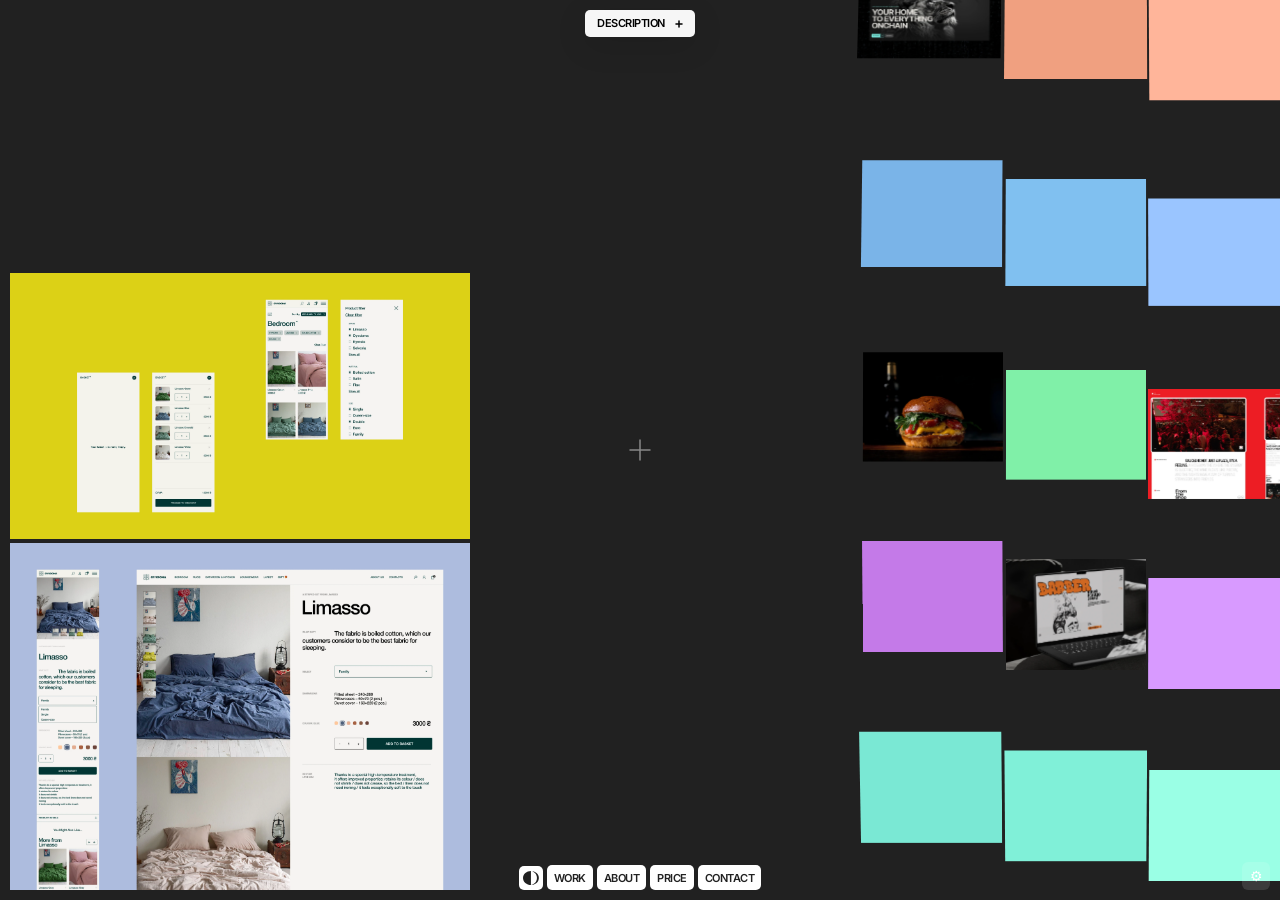
==== index.html @ 985f41ea "Admin panel overhaul + click-to-zoom + UI fixes Admin panel: - Auto-select active case on open - Thu" ====
<!DOCTYPE html>
<html lang="en">
<head>
  <meta charset="UTF-8">
  <meta name="viewport" content="width=device-width, initial-scale=1.0">
  <title>Portfolio</title>
  <link rel="preconnect" href="https://fonts.googleapis.com">
  <link rel="preconnect" href="https://fonts.gstatic.com" crossorigin>
  <link href="https://fonts.googleapis.com/css2?family=Inter:ital,opsz,wght@0,14..32,100..900&display=swap" rel="stylesheet">
  <link rel="stylesheet" href="assets/css/portfolio.css">
</head>
<body>

<div class="portfolio">

  <!-- ─── LEFT PANEL (JS populates) ───────────── -->
  <div class="portfolio-left-clip">
    <div class="portfolio-left" id="portfolio-left"></div>
  </div>

  <!-- ─── DESCRIPTION BUTTON (top center) ────── -->
  <div class="portfolio-desc-wrap" data-desc-status="not-active">
    <div class="portfolio-desc-nav">
      <div class="portfolio-desc-nav__bg"></div>
      <button class="portfolio-desc-btn" id="desc-btn">
        DESCRIPTION
        <svg class="desc-icon" viewBox="0 0 8 8" fill="none" xmlns="http://www.w3.org/2000/svg">
          <path d="M4 1V7M1 4H7" stroke="black" stroke-width="1.5" stroke-linecap="round"/>
        </svg>
      </button>
      <div class="portfolio-desc-nav__group" id="desc-panel">
        <p class="portfolio-desc-project" id="desc-title"></p>
        <p class="portfolio-desc-text" id="desc-text"></p>
      </div>
    </div>
  </div>

  <!-- ─── THUMBNAIL COLUMNS (JS populates) ────── -->
  <div id="col-3d-scene">
    <div class="portfolio-thumbs col-1" id="col-0"></div>
    <div class="portfolio-thumbs col-2" id="col-1"></div>
    <div class="portfolio-thumbs col-3" id="col-2"></div>
  </div>

  <!-- ─── CENTER CROSSHAIR ─────────────────────── -->
  <div class="portfolio-crosshair" aria-hidden="true">
    <svg viewBox="0 0 24 24" fill="none" xmlns="http://www.w3.org/2000/svg">
      <path d="M12 2V22M2 12H22" stroke="currentColor" stroke-width="1.5" stroke-linecap="round"/>
    </svg>
  </div>

  <!-- ─── BOTTOM NAVIGATION ─────────────────────── -->
  <nav class="portfolio-nav">
    <button class="portfolio-nav-toggle" aria-label="Toggle theme">
      <svg viewBox="0 0 170 150" fill="none" xmlns="http://www.w3.org/2000/svg">
        <path d="M85 0C96.1624 0 107.215 1.93993 117.528 5.70903C127.841 9.47813 137.211 15.0026 145.104 21.967C152.997 28.9314 159.258 37.1993 163.53 46.2987C167.801 55.3982 170 65.1509 170 75C170 84.8491 167.801 94.6018 163.53 103.701C159.258 112.801 152.997 121.069 145.104 128.033C137.211 134.997 127.841 140.522 117.528 144.291C107.215 148.06 96.1624 150 85 150C171.419 137.341 171.419 12.659 85 0Z" fill="currentColor"/>
        <path d="M85 0C73.8377 0 62.7846 1.93993 52.4719 5.70903C42.1592 9.47813 32.7889 15.0026 24.8959 21.967C17.0029 28.9314 10.7419 37.1993 6.47025 46.2987C2.1986 55.3982 -4.87922e-07 65.1509 0 75C4.87922e-07 84.8491 2.19859 94.6018 6.47025 103.701C10.7419 112.801 17.003 121.069 24.8959 128.033C32.7889 134.997 42.1592 140.522 52.4719 144.291C62.7846 148.06 73.8376 150 85 150L85 0Z" fill="currentColor"/>
      </svg>
    </button>
    <button class="portfolio-nav-btn">WORK</button>
    <button class="portfolio-nav-btn">ABOUT</button>
    <button class="portfolio-nav-btn">PRICE</button>
    <button class="portfolio-nav-btn">CONTACT</button>
  </nav>

</div>

<script src="assets/js/vendor/gsap.min.js"></script>
<script src="assets/js/vendor/three.min.js"></script>
<script src="assets/js/portfolio-data.js"></script>
<script src="assets/js/portfolio-admin.js"></script>
<script src="assets/js/portfolio.js"></script>
<script src="assets/js/portfolio-debug.js"></script>
<script src="assets/js/portfolio-left-debug.js"></script>
<script src="assets/js/portfolio-zoom.js"></script>

<!-- Click-to-zoom lightbox overlay -->
<div data-click-zoom-lightbox class="click-zoom__lightbox"></div>

</body>
</html>
---- assets/css/portfolio.css ----
/* ─── PORTFOLIO PAGE ─────────────────────────────── */

*, *::before, *::after { box-sizing: border-box; margin: 0; padding: 0; }

html, body {
  width: 100%; height: 100%;
  overflow: hidden;
  background: #212121;
  font-family: 'Inter', sans-serif;
}

.portfolio {
  position: relative;
  width: 100vw;
  height: 100vh;
  background: #212121;
  overflow: hidden;
}

/* ─── LEFT PANEL ─────────────────────────────────── */

.portfolio-left-clip {
  position: absolute;
  top: 10px;
  left: 10px;
  width: 460px;
  bottom: 10px;
  overflow: hidden;
  pointer-events: none;
}

.portfolio-left {
  width: 100%;
  display: flex;
  flex-direction: column;
  gap: 4px;
  will-change: transform;
  pointer-events: auto;
}

.portfolio-left-img {
  width: 100%;
  flex-shrink: 0;
  display: block;
  cursor: pointer;
  transition: opacity 0.3s ease;
  will-change: transform;
  -webkit-backface-visibility: hidden;
  backface-visibility: hidden;
}

/* Disable hover transition while scrolling to prevent flicker */
.portfolio-left.is-scrolling .portfolio-left-img {
  transition: none;
  pointer-events: none;
}

/* <img> items — natural proportions, no crop */
img.portfolio-left-img {
  height: auto;
}

/* Color placeholder — fixed ratio */
.portfolio-left-img.is-color {
  aspect-ratio: 2880 / 1800;
}

.portfolio-left-img:hover { opacity: 0.85; }

/* Zoom-in cursor on clickable left panel items */
img.portfolio-left-img,
.portfolio-left-img.is-video {
  cursor: zoom-in;
}

.portfolio-left-img.is-video {
  position: relative;
  height: 0;
  overflow: hidden;
}

/* ─── DESCRIPTION BUTTON (top center) ────────────── */

.portfolio-desc-wrap {
  position: absolute;
  top: 10px;
  left: 50%;
  transform: translateX(-50%);
  z-index: 10;
  pointer-events: none;
}

.portfolio-desc-nav {
  position: relative;
  display: flex;
  flex-direction: column;
  align-items: center;
}

/* Expanding background — starts as button pill, grows to full panel */
.portfolio-desc-nav__bg {
  position: absolute;
  top: 0;
  left: 50%;
  transform: translateX(-50%);
  width: 110px;
  height: 27px;
  border-radius: 5px;
  background: rgba(255, 255, 255, 0.96);
  box-shadow: 0 8px 32px rgba(0, 0, 0, 0.12);
  will-change: width, height, border-radius;
}

/* Button above the bg */
.portfolio-desc-btn {
  display: flex;
  align-items: center;
  gap: 10px;
  background: transparent;
  border: none;
  border-radius: 5px;
  padding: 8px 7px;
  cursor: pointer;
  font-family: 'Inter', sans-serif;
  font-size: 11px;
  font-weight: 600;
  letter-spacing: -0.5px;
  text-transform: uppercase;
  color: #000;
  white-space: nowrap;
  line-height: 1;
  position: relative;
  z-index: 1;
  pointer-events: auto;
}

.portfolio-desc-btn svg { width: 8px; height: 8px; flex-shrink: 0; }

.desc-icon {
  transition: transform 0.35s cubic-bezier(0.25, 0.46, 0.45, 0.94);
}

[data-desc-status="active"] .desc-icon {
  transform: rotate(45deg);
}

/* Content group — GSAP handles show/hide animation */
.portfolio-desc-nav__group {
  width: 260px;
  padding: 4px 16px 16px;
  position: relative;
  z-index: 1;
  visibility: hidden;
  opacity: 0;
  transform: scale(0.15) rotate(0.001deg);
  transform-origin: 50% 0;
  will-change: transform, opacity;
  box-sizing: border-box;
}

.portfolio-desc-project {
  font-size: 10px;
  font-weight: 700;
  letter-spacing: 0.8px;
  text-transform: uppercase;
  color: #aaa;
  margin-bottom: 7px;
}

.portfolio-desc-text {
  font-size: 12px;
  line-height: 1.65;
  color: #212121;
}

.portfolio-desc-text p { margin: 0; }
.portfolio-desc-text p + p { margin-top: 0.85em; }

/* ─── 3D SCENE WRAPPER ───────────────────────────── */

#col-3d-scene {
  position: absolute;
  top: 0; left: 0; right: 0; bottom: 0;
  perspective: 1450px;
  perspective-origin: 85% 92%;
  pointer-events: none;
  overflow: visible;
}

/* ─── THUMBNAIL COLUMNS (right side) ─────────────── */

.portfolio-thumbs {
  position: absolute;
  width: 140px;
  display: flex;
  flex-direction: column;
  gap: 80px;
  align-items: center;
  padding: 0;
  transform-style: preserve-3d;
  pointer-events: auto;
}

.portfolio-thumbs.col-1 { left: calc(66.6667% + 10px); top: -27px; }
.portfolio-thumbs.col-2 { left: calc(77.7778% + 10px); top: -9px; }
.portfolio-thumbs.col-3 { left: calc(88.8889% + 10px); top: 10px; }

.portfolio-thumb {
  width: 100%;
  aspect-ratio: 808 / 632;
  flex-shrink: 0;
  cursor: pointer;
  display: block;
  background-size: cover;
  background-position: center;
  background-repeat: no-repeat;
  transform-origin: center center;
  scale: 1;
  border-radius: 0px;
  transition: scale 340ms cubic-bezier(0.25, 0.46, 0.45, 0.94),
              border-radius 340ms cubic-bezier(0.25, 0.46, 0.45, 0.94),
              opacity 0.3s ease;
}

.portfolio-thumbs.is-scrolling .portfolio-thumb {
  scale: 0.714;
  border-radius: 10px;
}

.portfolio-thumb:hover { opacity: 0.75; }

/* ─── CROSSHAIR (center) ──────────────────────────── */

.portfolio-crosshair {
  position: absolute;
  top: 50%;
  left: 50%;
  transform: translate(-50%, -50%);
  width: 24px;
  height: 24px;
  pointer-events: none;
  color: #888;
}

.portfolio-crosshair svg {
  width: 100%;
  height: 100%;
  transform-origin: center center;
  will-change: transform;
}

/* ─── BOTTOM NAVIGATION ───────────────────────────── */

.portfolio-nav {
  position: absolute;
  bottom: 0;
  left: 50%;
  transform: translateX(-50%);
  display: flex;
  width: 270px;
  padding: 10px;
  justify-content: center;
  align-items: center;
  gap: 4px;
  z-index: 10;
}

/* OD logo toggle — 24×24px pill, SVG 15.867×14px */
.portfolio-nav-toggle {
  width: 24px;
  height: 24px;
  background: #fff;
  border: none;
  border-radius: 5px;
  padding: 0;
  cursor: pointer;
  flex-shrink: 0;
  display: flex;
  flex-direction: column;
  align-items: center;
  justify-content: center;
  color: #212121;
}

.portfolio-nav-toggle svg {
  width: 15.867px;
  height: 14px;
  display: block;
  fill: #212121;
}

.portfolio-nav-btn {
  display: flex;
  justify-content: center;
  align-items: center;
  gap: 10px;
  background: #fff;
  border: none;
  border-radius: 5px;
  padding: 5.5px 7px;
  cursor: pointer;
  font-family: 'Inter', sans-serif;
  font-size: 11px;
  font-style: normal;
  font-weight: 600;
  line-height: normal;
  letter-spacing: -0.5px;
  text-transform: uppercase;
  color: #212121;
  white-space: nowrap;
  flex-shrink: 0;
}

/* ─── CLICK TO ZOOM LIGHTBOX ──────────────────────── */
.click-zoom__lightbox {
  display: none;
  position: fixed;
  inset: 0;
  z-index: 99999;
  justify-content: center;
  align-items: center;
  padding: 5vmin;
  background-color: rgba(0, 0, 0, 0.88);
}

.click-zoom__lightbox > * {
  /* clicks fall through to the lightbox (which closes it) */
  pointer-events: none;
  flex-shrink: 0;
}
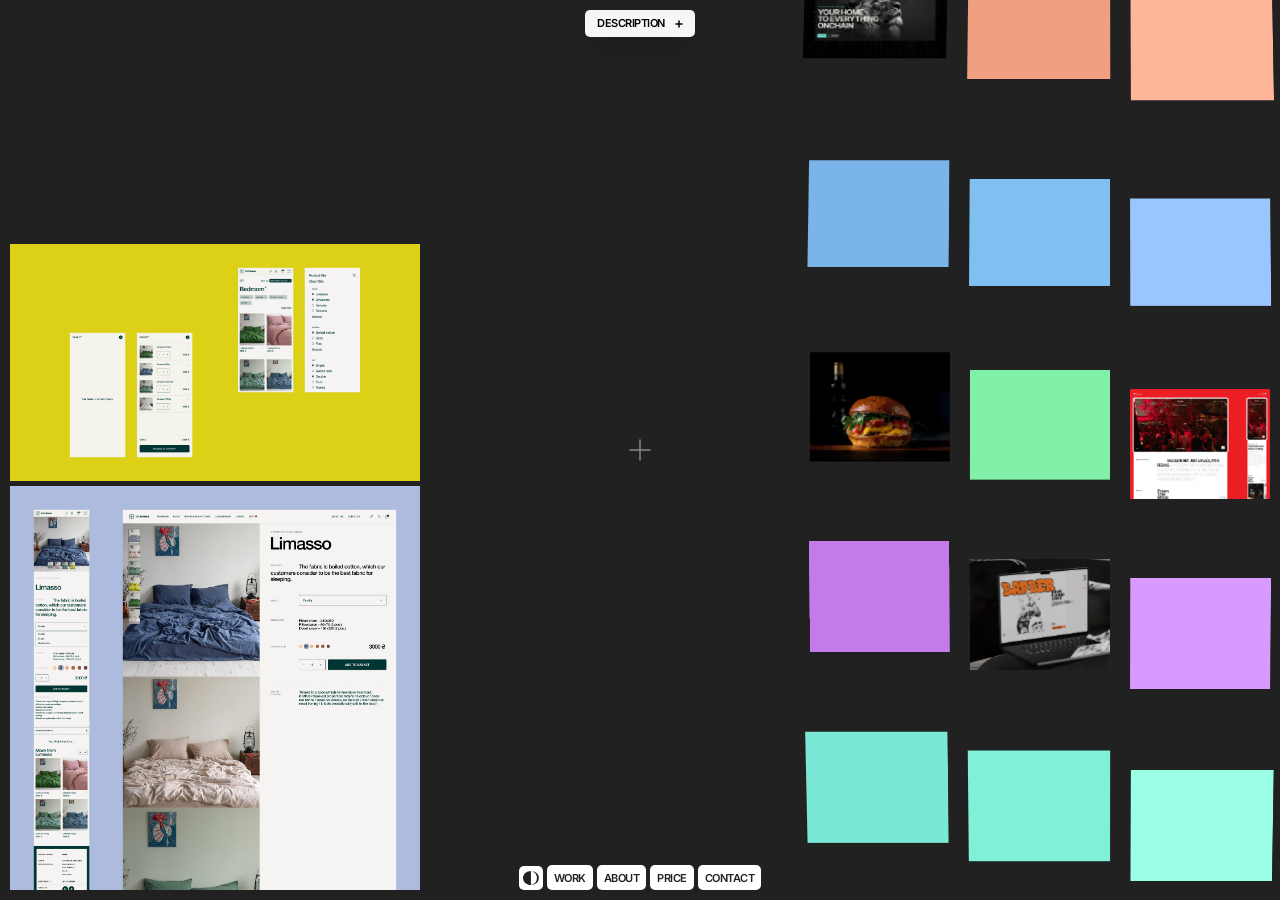
==== commit ae84f938: "Mobile layout, responsive breakpoints, dynamic column count - Mobile overlay: tap thumbnail → case s" ====
--- a/index.html
+++ b/index.html
@@ -14,7 +14,15 @@
 <div class="portfolio">
 
   <!-- ─── LEFT PANEL (JS populates) ───────────── -->
-  <div class="portfolio-left-clip">
+  <div class="portfolio-left-clip" id="portfolio-left-clip">
+    <div class="mobile-case-bar" id="mobile-case-bar">
+      <button class="mobile-back-btn" id="mobile-back" aria-label="Back">
+        <svg viewBox="0 0 24 24" fill="none" xmlns="http://www.w3.org/2000/svg">
+          <path d="M20 12H4M4 12L10 6M4 12L10 18" stroke="currentColor" stroke-width="1.5" stroke-linecap="round" stroke-linejoin="round"/>
+        </svg>
+      </button>
+      <span class="mobile-case-name" id="mobile-case-name"></span>
+    </div>
     <div class="portfolio-left" id="portfolio-left"></div>
   </div>
 
--- a/assets/css/portfolio.css
+++ b/assets/css/portfolio.css
@@ -23,7 +23,7 @@
   position: absolute;
   top: 10px;
   left: 10px;
-  width: 460px;
+  width: clamp(280px, 32vw, 460px);
   bottom: 10px;
   overflow: hidden;
   pointer-events: none;
@@ -201,9 +201,10 @@
   pointer-events: auto;
 }
 
-.portfolio-thumbs.col-1 { left: calc(66.6667% + 10px); top: -27px; }
-.portfolio-thumbs.col-2 { left: calc(77.7778% + 10px); top: -9px; }
-.portfolio-thumbs.col-3 { left: calc(88.8889% + 10px); top: 10px; }
+/* Anchored from right — fixed gutter, no overlap at any VW */
+.portfolio-thumbs.col-1 { right: 330px; top: -27px; }
+.portfolio-thumbs.col-2 { right: 170px; top: -9px;  }
+.portfolio-thumbs.col-3 { right:  10px; top:  10px; }
 
 .portfolio-thumb {
   width: 100%;
@@ -328,3 +329,198 @@
   pointer-events: none;
   flex-shrink: 0;
 }
+
+/* ─── MOBILE CASE BAR (hidden on desktop) ────────── */
+.mobile-case-bar { display: none; }
+.mobile-back-btn { display: none; }
+.mobile-case-name { display: none; }
+
+/* ─── MOBILE (≤ 599px) ───────────────────────────── */
+@media (max-width: 599px) {
+
+  /* Nav moves to top */
+  .portfolio-nav {
+    position: fixed;
+    bottom: auto;
+    top: 0;
+    left: 0;
+    right: 0;
+    width: 100%;
+    transform: none;
+    justify-content: flex-start;
+    padding: 7px 8px;
+    gap: 3px;
+    z-index: 50;
+    background: rgba(33, 33, 33, 0.96);
+    backdrop-filter: blur(12px);
+    -webkit-backdrop-filter: blur(12px);
+  }
+
+  /* Make nav buttons slightly smaller on mobile */
+  .portfolio-nav-btn {
+    font-size: 10px;
+    padding: 5px 6px;
+    border-radius: 4px;
+  }
+
+  .portfolio-nav-toggle {
+    width: 22px;
+    height: 22px;
+    border-radius: 4px;
+  }
+
+  /* Thumbnail columns — 2 columns, spread across full viewport width */
+  /* col-1 (leftmost desktop column) is hidden on mobile */
+  .portfolio-thumbs.col-1 { display: none; }
+
+  /* 4px outer margins, 4px gutter: width = (100vw - 12px) / 2 */
+  .portfolio-thumbs {
+    width: calc((100vw - 12px) / 2);
+    gap: 12px;
+  }
+  .portfolio-thumbs.col-2 { left: 4px;                                right: auto; top: calc(38px - 9px);  }
+  .portfolio-thumbs.col-3 { left: calc((100vw - 12px) / 2 + 8px);    right: auto; top: calc(38px + 10px); }
+
+  /* Prevent scene-level JS tilt on mobile (cursor-driven), keep perspective for cylinder depth */
+  #col-3d-scene {
+    perspective-origin: 50% 50% !important; /* centered for mobile layout */
+    transform: none !important;
+  }
+
+  .portfolio-thumb {
+    border-radius: 4px;
+  }
+
+  /* Shrink effect on mobile — same feel as desktop */
+  .portfolio-thumbs.is-scrolling .portfolio-thumb {
+    scale: 0.714;
+    border-radius: 10px;
+  }
+
+  /* Hide crosshair on mobile */
+  .portfolio-crosshair { display: none; }
+
+  /* Description — hidden until a case is open, then fixed at bottom */
+  .portfolio-desc-wrap {
+    display: none;
+    position: fixed;
+    top: auto;
+    bottom: 16px;
+    left: 50%;
+    transform: translateX(-50%);
+    z-index: 200;
+    pointer-events: none;
+  }
+  .portfolio-desc-wrap.mobile-desc-on {
+    display: block;
+    pointer-events: auto;
+  }
+  /* Flip order: button at bottom, content panel above */
+  .portfolio-desc-nav {
+    flex-direction: column-reverse;
+    align-items: center;
+  }
+  /* Bg anchors to button (bottom of the reversed container) and grows upward */
+  .portfolio-desc-nav__bg {
+    top: auto;
+    bottom: 0;
+  }
+  /* Content panel expands from its bottom edge (toward the top of the screen) */
+  .portfolio-desc-nav__group {
+    transform-origin: 50% 100%;
+    width: min(280px, 90vw);
+  }
+
+  /* Safety guard: if mobile-open is absent (e.g. DevTools resize without reload),
+     keep the panel invisible regardless of GSAP transform state */
+  .portfolio-left-clip:not(.mobile-open) {
+    visibility: hidden !important;
+  }
+  .portfolio-left-clip.mobile-open {
+    visibility: visible;
+  }
+
+  /* Left panel — off-screen by default, slides in as overlay */
+  .portfolio-left-clip {
+    position: fixed;
+    top: 0;
+    left: 0;
+    right: 0;
+    bottom: 0;
+    width: 100%;
+    overflow-y: auto;
+    overflow-x: hidden;
+    -webkit-overflow-scrolling: touch;
+    z-index: 100;
+    background: #212121;
+    /* GSAP controls transform — initial state set by JS */
+    pointer-events: none;
+  }
+
+  .portfolio-left-clip.mobile-open {
+    pointer-events: auto;
+  }
+
+  /* Left panel content — no JS transform, natural height */
+  .portfolio-left {
+    transform: none !important;
+    width: 100%;
+    padding-top: 48px;
+    padding-bottom: 40px;
+    overflow: visible;
+  }
+
+  .portfolio-left-img {
+    width: 100%;
+    border-radius: 0;
+  }
+
+  img.portfolio-left-img {
+    width: 100%;
+    height: auto;
+  }
+
+  /* Mobile case bar — sticky header inside the scrollable clip */
+  .mobile-case-bar {
+    display: flex;
+    align-items: center;
+    gap: 10px;
+    padding: 10px 14px;
+    position: sticky;
+    top: 0;
+    z-index: 5;
+    background: #212121;
+    border-bottom: 1px solid rgba(255, 255, 255, 0.06);
+    height: 48px;
+  }
+
+  .mobile-back-btn {
+    display: flex;
+    align-items: center;
+    justify-content: center;
+    width: 32px;
+    height: 32px;
+    background: rgba(255, 255, 255, 0.08);
+    border: none;
+    border-radius: 8px;
+    color: #fff;
+    cursor: pointer;
+    flex-shrink: 0;
+    transition: background 0.15s;
+  }
+  .mobile-back-btn:active { background: rgba(255, 255, 255, 0.18); }
+  .mobile-back-btn svg { width: 18px; height: 18px; }
+
+  .mobile-case-name {
+    display: block;
+    font-family: 'Inter', sans-serif;
+    font-size: 12px;
+    font-weight: 600;
+    letter-spacing: 0.5px;
+    text-transform: uppercase;
+    color: #aaa;
+    white-space: nowrap;
+    overflow: hidden;
+    text-overflow: ellipsis;
+  }
+}
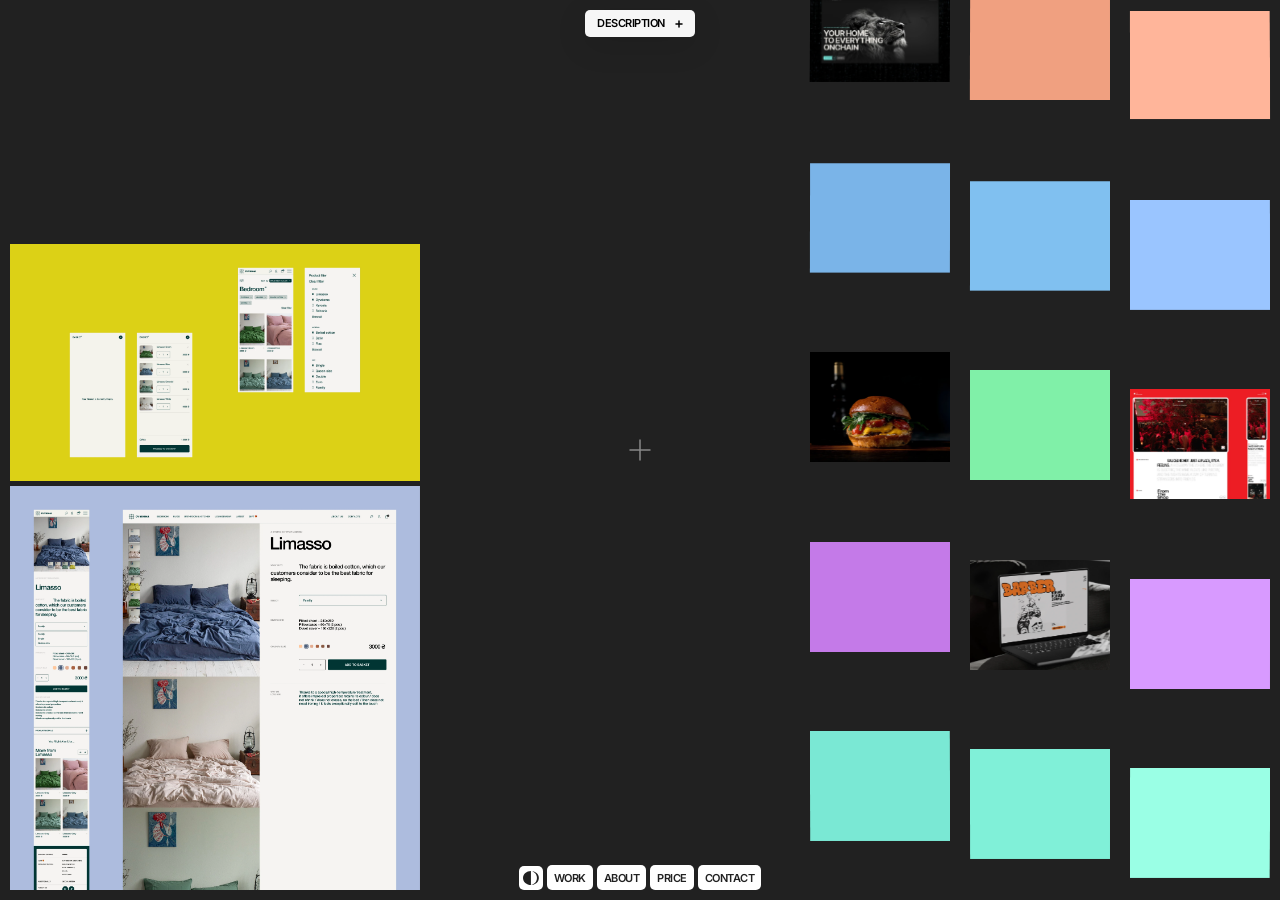
==== commit 4e8885d0: "Warp Dynamic as default + mobile flat-at-rest fix + X close button + 5 new presets - Warp Dynamic no" ====
--- a/index.html
+++ b/index.html
@@ -13,14 +13,16 @@
 
 <div class="portfolio">
 
+  <!-- ─── MOBILE CLOSE BUTTON ─────────────────── -->
+  <button class="mobile-close-btn" id="mobile-close" aria-label="Close">
+    <svg viewBox="0 0 24 24" fill="none" xmlns="http://www.w3.org/2000/svg">
+      <path d="M18 6L6 18M6 6L18 18" stroke="currentColor" stroke-width="2" stroke-linecap="round"/>
+    </svg>
+  </button>
+
   <!-- ─── LEFT PANEL (JS populates) ───────────── -->
   <div class="portfolio-left-clip" id="portfolio-left-clip">
     <div class="mobile-case-bar" id="mobile-case-bar">
-      <button class="mobile-back-btn" id="mobile-back" aria-label="Back">
-        <svg viewBox="0 0 24 24" fill="none" xmlns="http://www.w3.org/2000/svg">
-          <path d="M20 12H4M4 12L10 6M4 12L10 18" stroke="currentColor" stroke-width="1.5" stroke-linecap="round" stroke-linejoin="round"/>
-        </svg>
-      </button>
       <span class="mobile-case-name" id="mobile-case-name"></span>
     </div>
     <div class="portfolio-left" id="portfolio-left"></div>
--- a/assets/css/portfolio.css
+++ b/assets/css/portfolio.css
@@ -332,8 +332,30 @@
 
 /* ─── MOBILE CASE BAR (hidden on desktop) ────────── */
 .mobile-case-bar { display: none; }
-.mobile-back-btn { display: none; }
 .mobile-case-name { display: none; }
+
+/* Mobile close button — hidden until case opens */
+.mobile-close-btn {
+  display: none;
+  position: fixed;
+  bottom: 24px;
+  left: 16px;
+  z-index: 200;
+  width: 44px;
+  height: 44px;
+  background: rgba(255, 255, 255, 0.10);
+  backdrop-filter: blur(12px);
+  -webkit-backdrop-filter: blur(12px);
+  border: 1px solid rgba(255, 255, 255, 0.12);
+  border-radius: 14px;
+  color: #fff;
+  cursor: pointer;
+  align-items: center;
+  justify-content: center;
+  transition: background 0.15s;
+}
+.mobile-close-btn svg { width: 18px; height: 18px; }
+.mobile-close-btn:active { background: rgba(255, 255, 255, 0.22); }
 
 /* ─── MOBILE (≤ 599px) ───────────────────────────── */
 @media (max-width: 599px) {
@@ -381,10 +403,10 @@
   .portfolio-thumbs.col-2 { left: 4px;                                right: auto; top: calc(38px - 9px);  }
   .portfolio-thumbs.col-3 { left: calc((100vw - 12px) / 2 + 8px);    right: auto; top: calc(38px + 10px); }
 
-  /* Prevent scene-level JS tilt on mobile (cursor-driven), keep perspective for cylinder depth */
+  /* Mobile 3D: keep perspective for translateZ depth, drop rotateX/Y cylinder */
   #col-3d-scene {
-    perspective-origin: 50% 50% !important; /* centered for mobile layout */
-    transform: none !important;
+    perspective: 900px !important;
+    perspective-origin: 50% 50% !important;
   }
 
   .portfolio-thumb {
@@ -494,22 +516,9 @@
     height: 48px;
   }
 
-  .mobile-back-btn {
+  .mobile-close-btn.visible {
     display: flex;
-    align-items: center;
-    justify-content: center;
-    width: 32px;
-    height: 32px;
-    background: rgba(255, 255, 255, 0.08);
-    border: none;
-    border-radius: 8px;
-    color: #fff;
-    cursor: pointer;
-    flex-shrink: 0;
-    transition: background 0.15s;
-  }
-  .mobile-back-btn:active { background: rgba(255, 255, 255, 0.18); }
-  .mobile-back-btn svg { width: 18px; height: 18px; }
+  }
 
   .mobile-case-name {
     display: block;
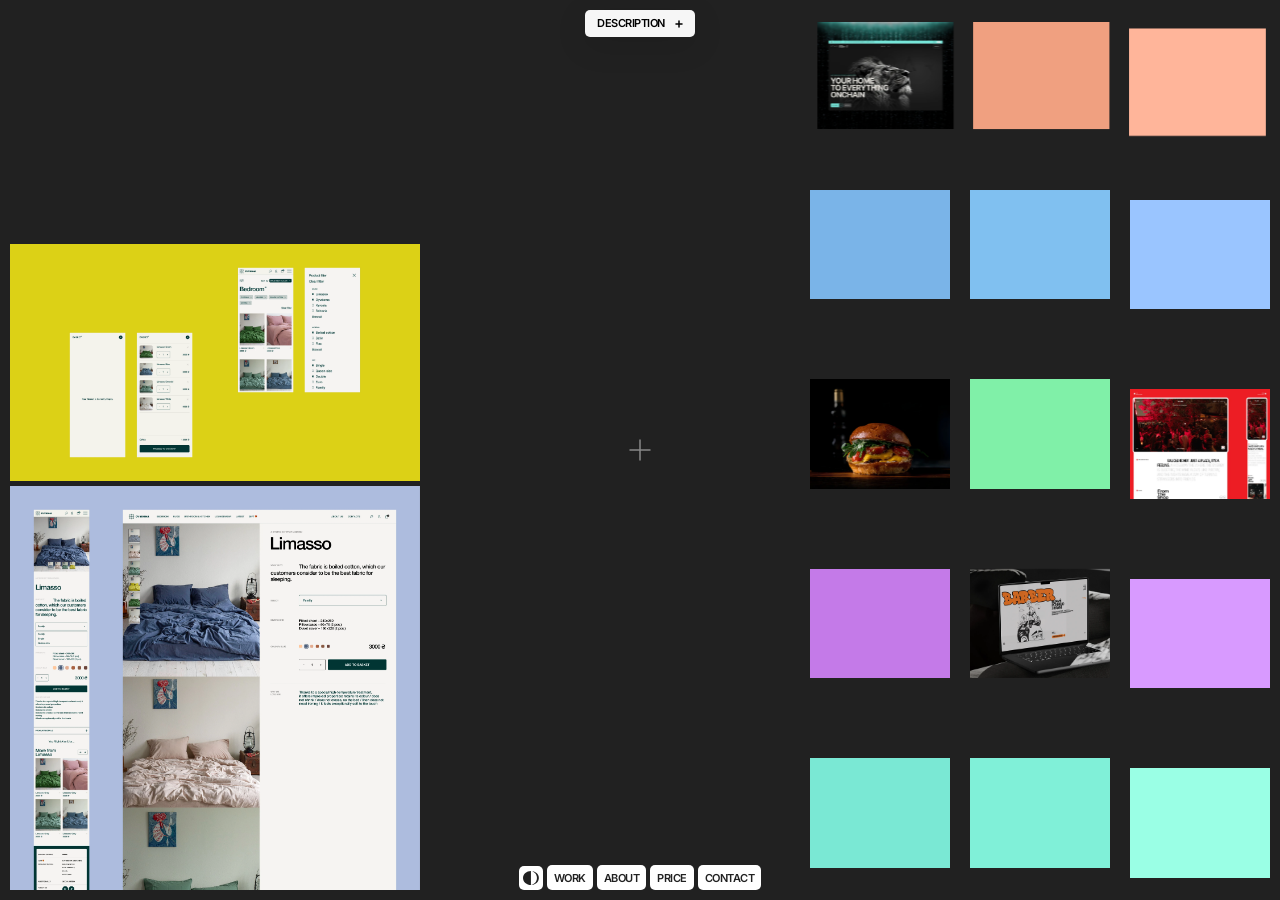
==== commit 84a53170: "Fix single-item duplication, disable scroll, add project URL/link Single item fix: passes=1 when con" ====
--- a/index.html
+++ b/index.html
@@ -41,6 +41,9 @@
       <div class="portfolio-desc-nav__group" id="desc-panel">
         <p class="portfolio-desc-project" id="desc-title"></p>
         <p class="portfolio-desc-text" id="desc-text"></p>
+        <a class="portfolio-desc-link" id="desc-link" href="#" target="_blank" rel="noopener" style="display:none">
+          Переглянути проєкт →
+        </a>
       </div>
     </div>
   </div>
--- a/assets/css/portfolio.css
+++ b/assets/css/portfolio.css
@@ -176,6 +176,20 @@
 .portfolio-desc-text p { margin: 0; }
 .portfolio-desc-text p + p { margin-top: 0.85em; }
 
+.portfolio-desc-link {
+  display: inline-block;
+  margin-top: 10px;
+  font-size: 11px;
+  font-weight: 600;
+  letter-spacing: -0.3px;
+  color: #212121;
+  text-decoration: none;
+  border-bottom: 1px solid currentColor;
+  line-height: 1;
+  padding-bottom: 1px;
+}
+.portfolio-desc-link:hover { opacity: 0.6; }
+
 /* ─── 3D SCENE WRAPPER ───────────────────────────── */
 
 #col-3d-scene {
@@ -198,12 +212,13 @@
   align-items: center;
   padding: 0;
   transform-style: preserve-3d;
-  pointer-events: auto;
-}
-
-/* Anchored from right — fixed gutter, no overlap at any VW */
-.portfolio-thumbs.col-1 { right: 330px; top: -27px; }
-.portfolio-thumbs.col-2 { right: 170px; top: -9px;  }
+  pointer-events: none;
+  will-change: transform;
+}
+
+/* Anchored from right — all columns start within .portfolio bounds (overflow:hidden clips hit areas) */
+.portfolio-thumbs.col-1 { right: 330px; top:   0px; }
+.portfolio-thumbs.col-2 { right: 170px; top:   0px; }
 .portfolio-thumbs.col-3 { right:  10px; top:  10px; }
 
 .portfolio-thumb {
@@ -211,6 +226,7 @@
   aspect-ratio: 808 / 632;
   flex-shrink: 0;
   cursor: pointer;
+  pointer-events: auto;
   display: block;
   background-size: cover;
   background-position: center;
@@ -360,6 +376,18 @@
 /* ─── MOBILE (≤ 599px) ───────────────────────────── */
 @media (max-width: 599px) {
 
+  /* Custom scroll — tell browser not to handle touches here so passive listeners work */
+  .portfolio {
+    touch-action: none;
+    overscroll-behavior: none;
+  }
+
+  /* Left clip keeps native pan-y scroll (case detail) */
+  .portfolio-left-clip {
+    touch-action: pan-y;
+    overscroll-behavior: contain;
+  }
+
   /* Nav moves to top */
   .portfolio-nav {
     position: fixed;
@@ -372,10 +400,7 @@
     justify-content: flex-start;
     padding: 7px 8px;
     gap: 3px;
-    z-index: 50;
-    background: rgba(33, 33, 33, 0.96);
-    backdrop-filter: blur(12px);
-    -webkit-backdrop-filter: blur(12px);
+    z-index: 150;
   }
 
   /* Make nav buttons slightly smaller on mobile */
@@ -395,22 +420,31 @@
   /* col-1 (leftmost desktop column) is hidden on mobile */
   .portfolio-thumbs.col-1 { display: none; }
 
-  /* 4px outer margins, 4px gutter: width = (100vw - 12px) / 2 */
+  /* 4px outer margins, 12px gutter (same as vertical gap): width = (100vw - 20px) / 2 */
   .portfolio-thumbs {
-    width: calc((100vw - 12px) / 2);
+    width: calc((100vw - 20px) / 2);
     gap: 12px;
   }
-  .portfolio-thumbs.col-2 { left: 4px;                                right: auto; top: calc(38px - 9px);  }
-  .portfolio-thumbs.col-3 { left: calc((100vw - 12px) / 2 + 8px);    right: auto; top: calc(38px + 10px); }
-
-  /* Mobile 3D: keep perspective for translateZ depth, drop rotateX/Y cylinder */
+  .portfolio-thumbs.col-2 { left: 4px;                                 right: auto; top: calc(38px - 9px);  }
+  .portfolio-thumbs.col-3 { left: calc((100vw - 20px) / 2 + 16px);    right: auto; top: calc(38px + 10px); }
+
+  /* iOS Safari fix: overflow:hidden on .portfolio flattens preserve-3d ancestors.
+     Move perspective to direct parent of transformed elements so the 3D context
+     is contained between .portfolio-thumbs and .portfolio-thumb — no intermediate
+     overflow:hidden can interfere. */
   #col-3d-scene {
-    perspective: 900px !important;
-    perspective-origin: 50% 50% !important;
+    perspective: none !important;
+    perspective-origin: unset !important;
+  }
+
+  .portfolio-thumbs {
+    perspective: 900px;
+    perspective-origin: 50% 50%;
+    transform-style: flat; /* preserve-3d not needed — perspective is on direct parent */
   }
 
   .portfolio-thumb {
-    border-radius: 4px;
+    border-radius: 0;
   }
 
   /* Shrink effect on mobile — same feel as desktop */
@@ -419,8 +453,9 @@
     border-radius: 10px;
   }
 
-  /* Hide crosshair on mobile */
-  .portfolio-crosshair { display: none; }
+  /* Crosshair visible on mobile, behind the columns */
+  .portfolio-crosshair { z-index: 1; }
+  #col-3d-scene { z-index: 2; }
 
   /* Description — hidden until a case is open, then fixed at bottom */
   .portfolio-desc-wrap {
@@ -462,7 +497,7 @@
     visibility: visible;
   }
 
-  /* Left panel — off-screen by default, slides in as overlay */
+  /* Left panel — off-screen by default, slides in full-screen (nav sits above via z-index) */
   .portfolio-left-clip {
     position: fixed;
     top: 0;
@@ -483,11 +518,10 @@
     pointer-events: auto;
   }
 
-  /* Left panel content — no JS transform, natural height */
   .portfolio-left {
     transform: none !important;
     width: 100%;
-    padding-top: 48px;
+    padding-top: 38px;
     padding-bottom: 40px;
     overflow: visible;
   }
@@ -495,25 +529,19 @@
   .portfolio-left-img {
     width: 100%;
     border-radius: 0;
-  }
-
-  img.portfolio-left-img {
+    cursor: default;
+  }
+
+  img.portfolio-left-img,
+  .portfolio-left-img.is-video {
     width: 100%;
     height: auto;
-  }
-
-  /* Mobile case bar — sticky header inside the scrollable clip */
+    cursor: default;
+  }
+
+  /* Mobile case bar — hidden, existing nav stays as header */
   .mobile-case-bar {
-    display: flex;
-    align-items: center;
-    gap: 10px;
-    padding: 10px 14px;
-    position: sticky;
-    top: 0;
-    z-index: 5;
-    background: #212121;
-    border-bottom: 1px solid rgba(255, 255, 255, 0.06);
-    height: 48px;
+    display: none;
   }
 
   .mobile-close-btn.visible {
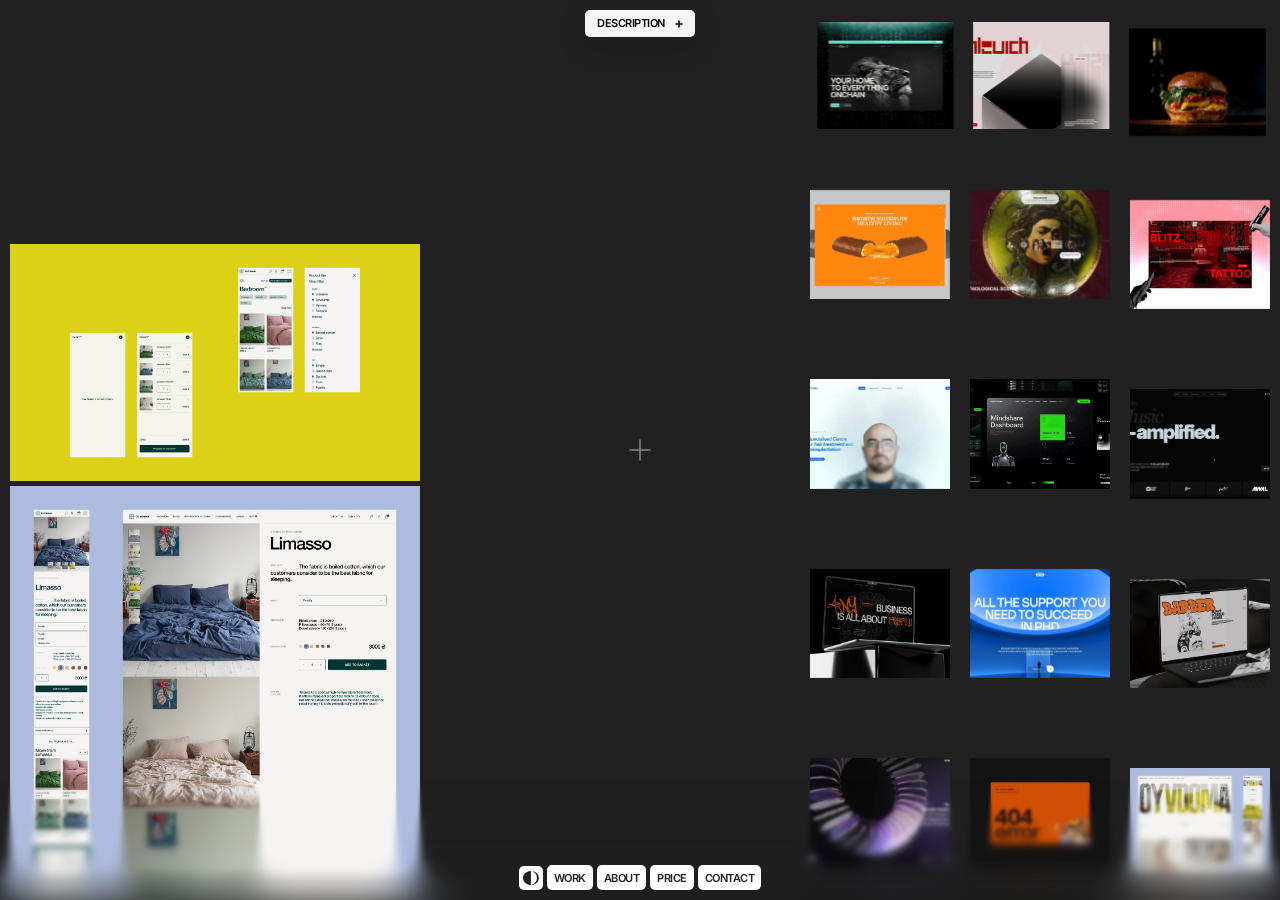
==== commit 07f76fbf: "Disable mobile warp cylinder + add progressive blur at bottom Mobile: remove per-thumb 3D transform " ====
--- a/index.html
+++ b/index.html
@@ -41,8 +41,10 @@
       <div class="portfolio-desc-nav__group" id="desc-panel">
         <p class="portfolio-desc-project" id="desc-title"></p>
         <p class="portfolio-desc-text" id="desc-text"></p>
-        <a class="portfolio-desc-link" id="desc-link" href="#" target="_blank" rel="noopener" style="display:none">
-          Переглянути проєкт →
+        <a class="portfolio-desc-link" id="desc-link" href="#" target="_blank" rel="noopener" style="display:none" aria-label="Переглянути проєкт">
+          <svg viewBox="0 0 10 10" fill="none" xmlns="http://www.w3.org/2000/svg">
+            <path d="M2.5 7.5L7.5 2.5M7.5 2.5H3.5M7.5 2.5V6.5" stroke="currentColor" stroke-width="1.25" stroke-linecap="round" stroke-linejoin="round"/>
+          </svg>
         </a>
       </div>
     </div>
@@ -60,6 +62,15 @@
     <svg viewBox="0 0 24 24" fill="none" xmlns="http://www.w3.org/2000/svg">
       <path d="M12 2V22M2 12H22" stroke="currentColor" stroke-width="1.5" stroke-linecap="round"/>
     </svg>
+  </div>
+
+  <!-- ─── PROGRESSIVE BLUR (bottom) ──────────────── -->
+  <div class="progressive-blur">
+    <div class="progressive-blur__layer is--1"></div>
+    <div class="progressive-blur__layer is--2"></div>
+    <div class="progressive-blur__layer is--3"></div>
+    <div class="progressive-blur__layer is--4"></div>
+    <div class="progressive-blur__layer is--5"></div>
   </div>
 
   <!-- ─── BOTTOM NAVIGATION ─────────────────────── -->
--- a/assets/css/portfolio.css
+++ b/assets/css/portfolio.css
@@ -156,6 +156,7 @@
   transform-origin: 50% 0;
   will-change: transform, opacity;
   box-sizing: border-box;
+  pointer-events: auto;
 }
 
 .portfolio-desc-project {
@@ -177,18 +178,25 @@
 .portfolio-desc-text p + p { margin-top: 0.85em; }
 
 .portfolio-desc-link {
-  display: inline-block;
+  display: inline-flex;
+  align-items: center;
+  justify-content: center;
   margin-top: 10px;
-  font-size: 11px;
-  font-weight: 600;
-  letter-spacing: -0.3px;
-  color: #212121;
+  width: 28px;
+  height: 28px;
+  border-radius: 50%;
+  background: #212121;
+  color: #fff;
   text-decoration: none;
-  border-bottom: 1px solid currentColor;
-  line-height: 1;
-  padding-bottom: 1px;
-}
-.portfolio-desc-link:hover { opacity: 0.6; }
+  flex-shrink: 0;
+  pointer-events: auto;
+}
+.portfolio-desc-link svg {
+  width: 10px;
+  height: 10px;
+  display: block;
+}
+.portfolio-desc-link:hover { background: #444; }
 
 /* ─── 3D SCENE WRAPPER ───────────────────────────── */
 
@@ -526,6 +534,30 @@
     overflow: visible;
   }
 
+  /* Single content item — center it vertically in the viewport */
+  .portfolio-left.single-item {
+    min-height: 100dvh;
+    display: flex;
+    flex-direction: column;
+    align-items: center;
+    justify-content: center;
+    padding-top: 60px;
+    padding-bottom: 60px;
+    gap: 0;
+  }
+
+  /* Single item fills full width, natural height — no cropping of any kind */
+  .portfolio-left.single-item .portfolio-left-img {
+    width: 100%;
+    height: auto;
+    flex-shrink: 0;
+  }
+
+  /* Video inner element: contain not cover, so video content isn't cropped */
+  .portfolio-left.single-item .portfolio-left-img.is-video video {
+    object-fit: contain !important;
+  }
+
   .portfolio-left-img {
     width: 100%;
     border-radius: 0;
@@ -561,3 +593,66 @@
     text-overflow: ellipsis;
   }
 }
+
+/* ─── PROGRESSIVE BLUR (bottom) ──────────────────── */
+
+.progressive-blur {
+  z-index: 9;
+  pointer-events: none;
+  isolation: isolate;
+  contain: paint;
+  width: 100%;
+  height: 15em;
+  transform-style: preserve-3d;
+  position: fixed;
+  bottom: 0;
+  left: 0;
+  overflow: hidden;
+  transform: translateZ(0);
+}
+
+.progressive-blur__layer {
+  width: 100%;
+  height: 100%;
+  position: absolute;
+}
+
+.progressive-blur__layer.is--1 {
+  -webkit-backdrop-filter: blur(.09375em);
+  backdrop-filter: blur(.09375em);
+  -webkit-mask: linear-gradient(#0000 50%, #000 62.5% 75%, #0000 87.5%);
+  mask: linear-gradient(#0000 50%, #000 62.5% 75%, #0000 87.5%);
+}
+
+.progressive-blur__layer.is--2 {
+  -webkit-backdrop-filter: blur(.1875em);
+  backdrop-filter: blur(.1875em);
+  -webkit-mask: linear-gradient(#0000 62.5%, #000 75% 87.5%, #0000 100%);
+  mask: linear-gradient(#0000 62.5%, #000 75% 87.5%, #0000 100%);
+}
+
+.progressive-blur__layer.is--3 {
+  -webkit-backdrop-filter: blur(.375em);
+  backdrop-filter: blur(.375em);
+  -webkit-mask: linear-gradient(#0000 75%, #000 87.5% 100%);
+  mask: linear-gradient(#0000 75%, #000 87.5% 100%);
+}
+
+.progressive-blur__layer.is--4 {
+  -webkit-backdrop-filter: blur(.75em);
+  backdrop-filter: blur(.75em);
+  -webkit-mask: linear-gradient(#0000 82%, #000 92% 100%);
+  mask: linear-gradient(#0000 82%, #000 92% 100%);
+}
+
+.progressive-blur__layer.is--5 {
+  -webkit-backdrop-filter: blur(1.5em);
+  backdrop-filter: blur(1.5em);
+  -webkit-mask: linear-gradient(#0000 88%, #000 100%);
+  mask: linear-gradient(#0000 88%, #000 100%);
+}
+
+/* Progressive blur — hide on mobile (nav is at top, blur at bottom interferes with close btn) */
+@media (max-width: 599px) {
+  .progressive-blur { display: none; }
+}
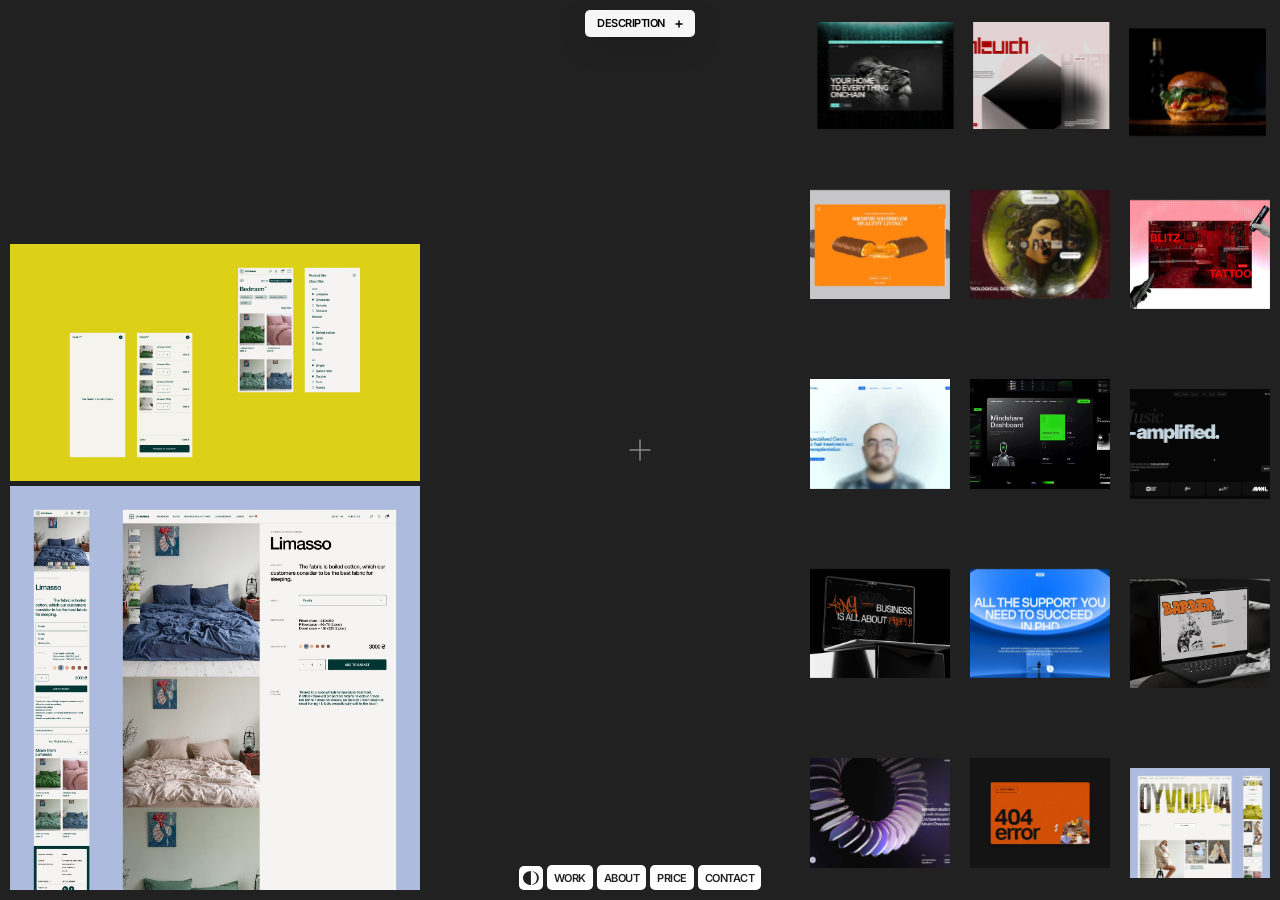
==== commit 958579df: "Remove blur, add mobile wipe transition, fix single-item full width Progressive blur removed (HTML +" ====
--- a/index.html
+++ b/index.html
@@ -64,13 +64,13 @@
     </svg>
   </div>
 
-  <!-- ─── PROGRESSIVE BLUR (bottom) ──────────────── -->
-  <div class="progressive-blur">
-    <div class="progressive-blur__layer is--1"></div>
-    <div class="progressive-blur__layer is--2"></div>
-    <div class="progressive-blur__layer is--3"></div>
-    <div class="progressive-blur__layer is--4"></div>
-    <div class="progressive-blur__layer is--5"></div>
+  <!-- ─── MOBILE PAGE WIPE TRANSITION ────────────── -->
+  <div class="transition" data-transition-wrap>
+    <div class="transition__panel" data-transition-panel>
+      <span class="transition__label" data-transition-label>
+        <span>[ </span><span data-transition-label-text></span><span> ]</span>
+      </span>
+    </div>
   </div>
 
   <!-- ─── BOTTOM NAVIGATION ─────────────────────── -->
--- a/assets/css/portfolio.css
+++ b/assets/css/portfolio.css
@@ -534,19 +534,19 @@
     overflow: visible;
   }
 
-  /* Single content item — center it vertically in the viewport */
+  /* Single content item — center it vertically, items stretch to full width */
   .portfolio-left.single-item {
     min-height: 100dvh;
     display: flex;
     flex-direction: column;
-    align-items: center;
+    align-items: stretch;
     justify-content: center;
     padding-top: 60px;
     padding-bottom: 60px;
     gap: 0;
   }
 
-  /* Single item fills full width, natural height — no cropping of any kind */
+  /* Single item: full width, natural height, no cropping */
   .portfolio-left.single-item .portfolio-left-img {
     width: 100%;
     height: auto;
@@ -594,65 +594,40 @@
   }
 }
 
-/* ─── PROGRESSIVE BLUR (bottom) ──────────────────── */
-
-.progressive-blur {
-  z-index: 9;
-  pointer-events: none;
-  isolation: isolate;
-  contain: paint;
-  width: 100%;
-  height: 15em;
-  transform-style: preserve-3d;
+
+/* ─── MOBILE PAGE WIPE TRANSITION ────────────────── */
+
+.transition {
+  z-index: 300;
+  pointer-events: none;
   position: fixed;
-  bottom: 0;
-  left: 0;
-  overflow: hidden;
-  transform: translateZ(0);
-}
-
-.progressive-blur__layer {
+  inset: 0;
+  overflow: clip;
+  display: none;
+}
+
+@media (max-width: 599px) {
+  .transition { display: block; }
+}
+
+.transition__panel {
+  background-color: #30463e;
+  display: flex;
+  justify-content: center;
+  align-items: center;
   width: 100%;
   height: 100%;
   position: absolute;
-}
-
-.progressive-blur__layer.is--1 {
-  -webkit-backdrop-filter: blur(.09375em);
-  backdrop-filter: blur(.09375em);
-  -webkit-mask: linear-gradient(#0000 50%, #000 62.5% 75%, #0000 87.5%);
-  mask: linear-gradient(#0000 50%, #000 62.5% 75%, #0000 87.5%);
-}
-
-.progressive-blur__layer.is--2 {
-  -webkit-backdrop-filter: blur(.1875em);
-  backdrop-filter: blur(.1875em);
-  -webkit-mask: linear-gradient(#0000 62.5%, #000 75% 87.5%, #0000 100%);
-  mask: linear-gradient(#0000 62.5%, #000 75% 87.5%, #0000 100%);
-}
-
-.progressive-blur__layer.is--3 {
-  -webkit-backdrop-filter: blur(.375em);
-  backdrop-filter: blur(.375em);
-  -webkit-mask: linear-gradient(#0000 75%, #000 87.5% 100%);
-  mask: linear-gradient(#0000 75%, #000 87.5% 100%);
-}
-
-.progressive-blur__layer.is--4 {
-  -webkit-backdrop-filter: blur(.75em);
-  backdrop-filter: blur(.75em);
-  -webkit-mask: linear-gradient(#0000 82%, #000 92% 100%);
-  mask: linear-gradient(#0000 82%, #000 92% 100%);
-}
-
-.progressive-blur__layer.is--5 {
-  -webkit-backdrop-filter: blur(1.5em);
-  backdrop-filter: blur(1.5em);
-  -webkit-mask: linear-gradient(#0000 88%, #000 100%);
-  mask: linear-gradient(#0000 88%, #000 100%);
-}
-
-/* Progressive blur — hide on mobile (nav is at top, blur at bottom interferes with close btn) */
-@media (max-width: 599px) {
-  .progressive-blur { display: none; }
-}
+  top: 0;
+  left: 0;
+  will-change: transform;
+}
+
+.transition__label {
+  color: #cbe88a;
+  text-transform: uppercase;
+  font-family: 'Inter', sans-serif;
+  font-size: 1.5em;
+  font-weight: 700;
+  letter-spacing: -0.5px;
+}
